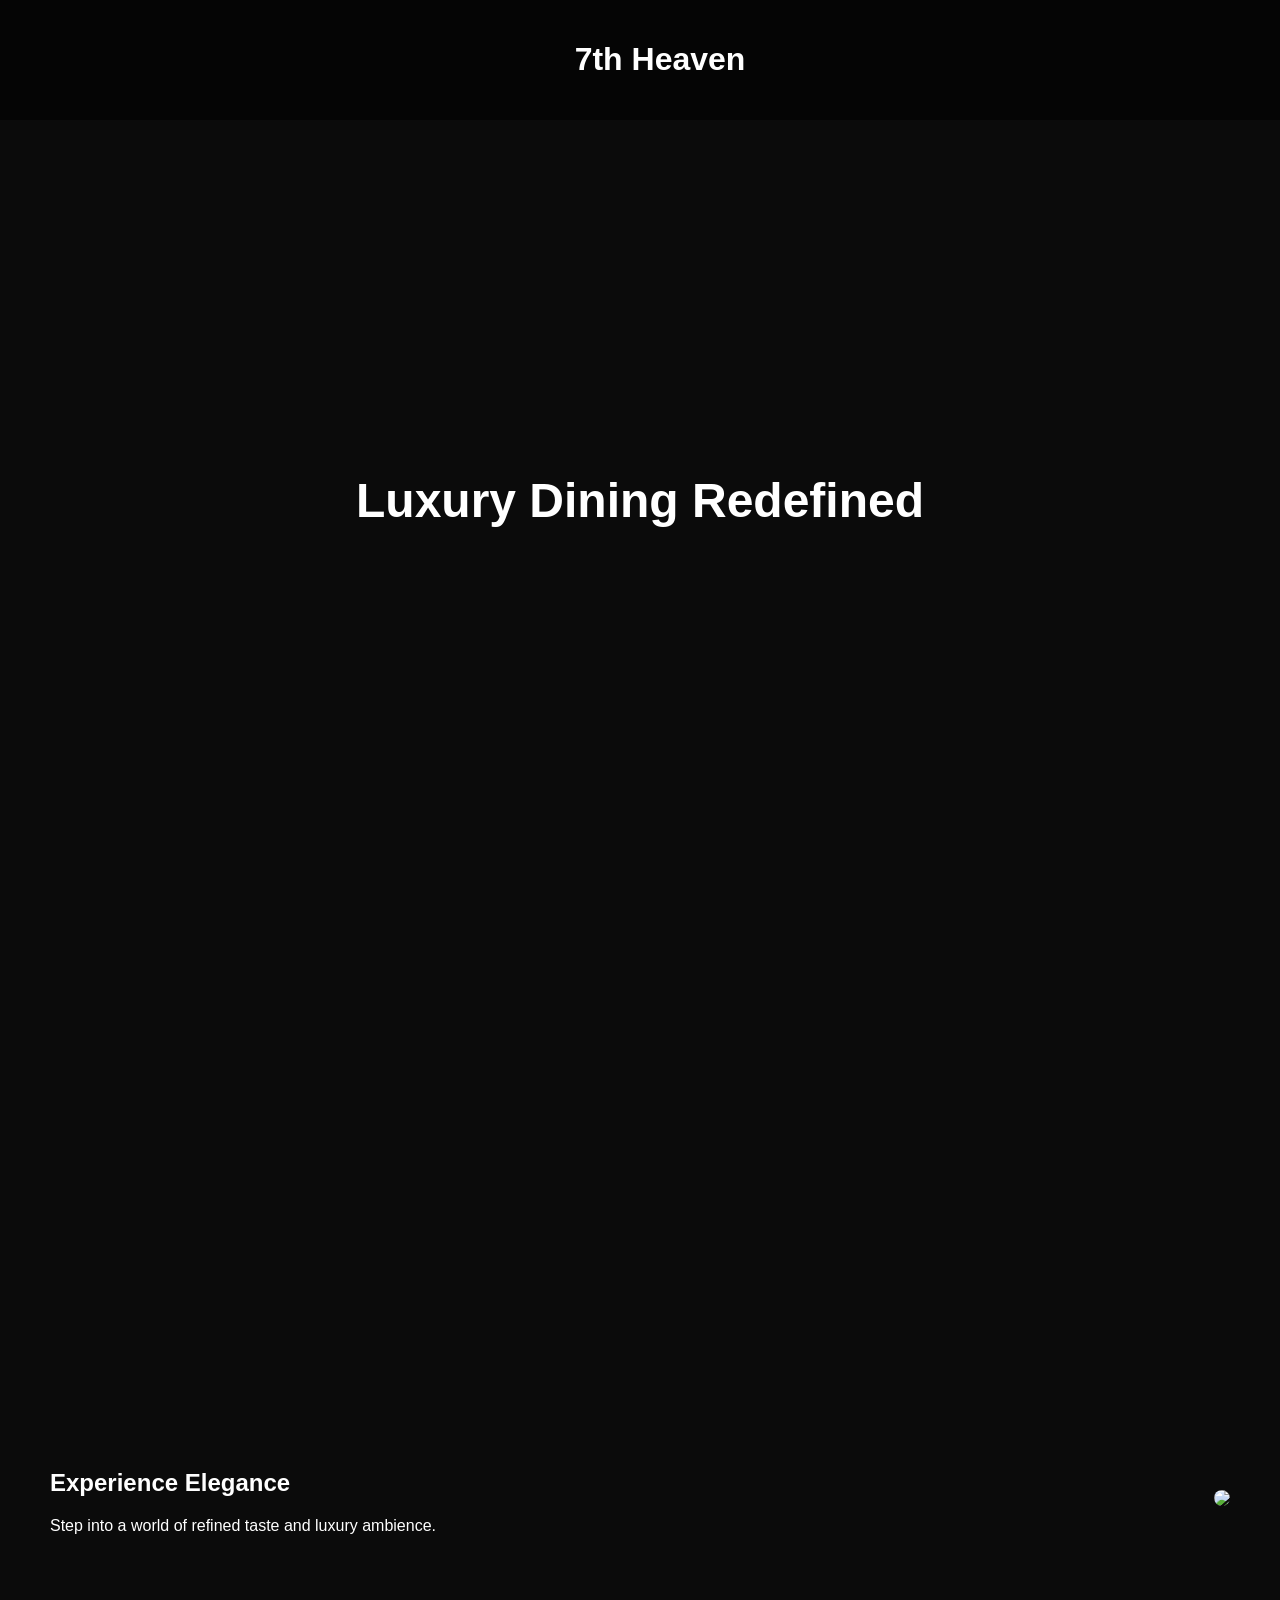
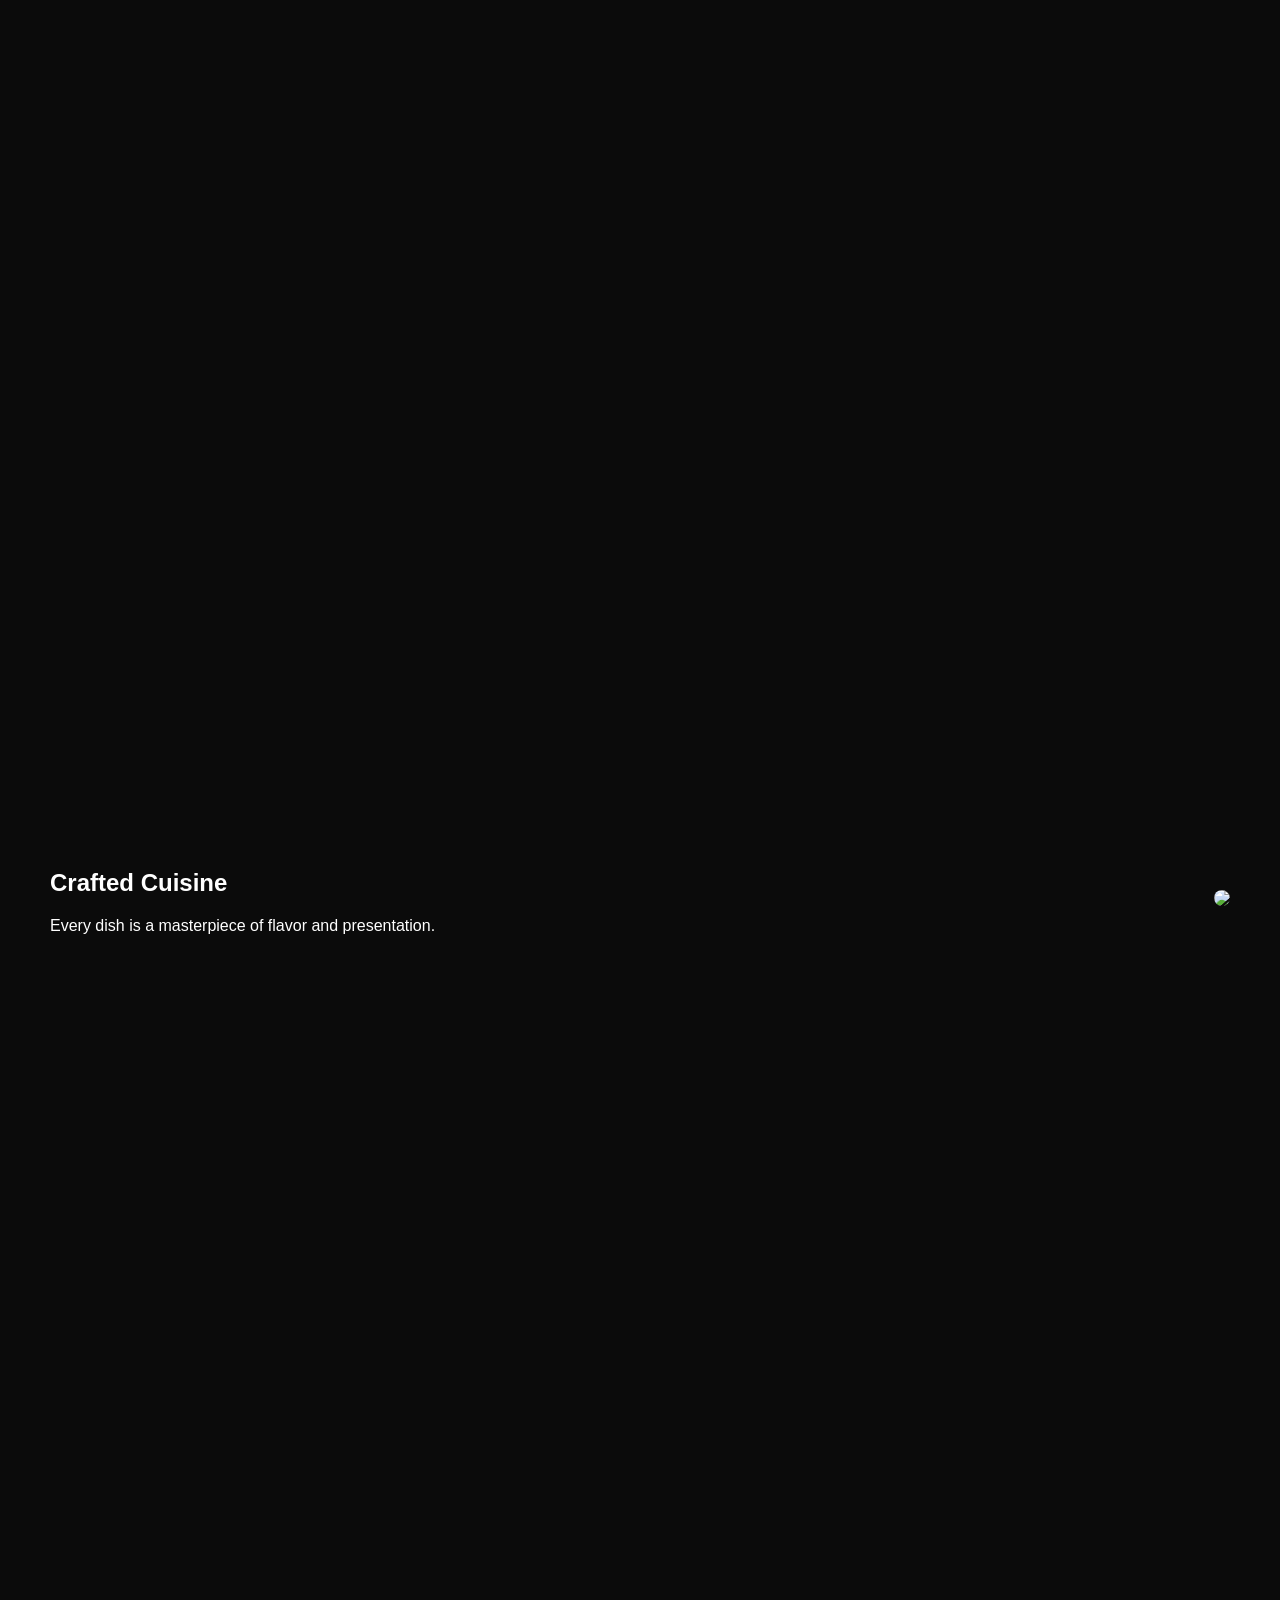
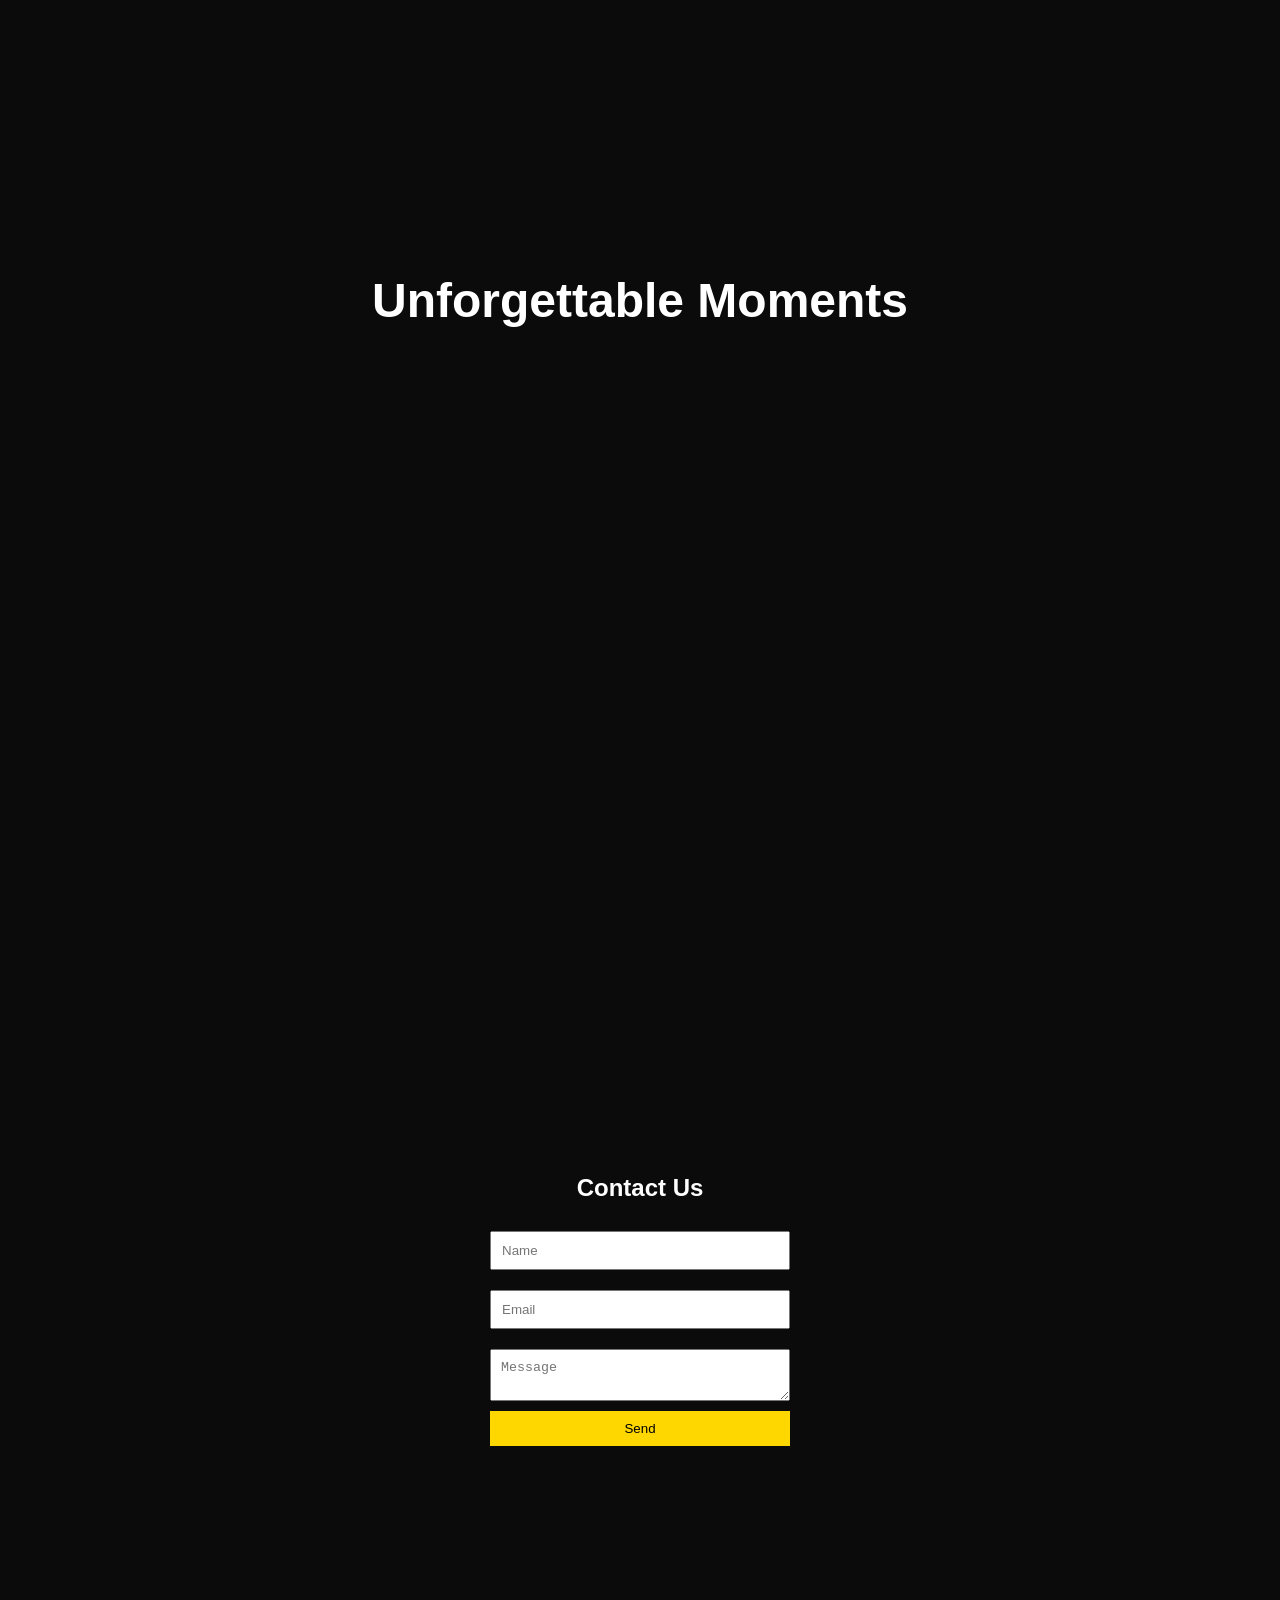
==== index.html @ 6e373a50 "Initial commit - Task 3 website" ====
<!DOCTYPE html>

<html lang="en">
<head>
  <meta charset="UTF-8">
  <meta name="viewport" content="width=device-width, initial-scale=1.0">
  <title>7th Heaven</title>
  <link rel="stylesheet" href="style.css">
</head>
<body>

<header>
  <h1>7th Heaven</h1>
</header>

<!-- HERO -->

<section class="panel hero">
  <h2>Luxury Dining Redefined</h2>
</section>

<!-- SECTION 1 -->

<section class="panel image-section">
  <div class="text">
    <h2>Experience Elegance</h2>
    <p>Step into a world of refined taste and luxury ambience.</p>
  </div>
  <div class="image">
    <img src="https://picsum.photos/id/1015/800/600">
  </div>
</section>

<!-- SECTION 2 -->

<section class="panel image-section reverse">
  <div class="image">
    <img src="https://picsum.photos/id/1035/800/600">
  </div>
  <div class="text">
    <h2>Crafted Cuisine</h2>
    <p>Every dish is a masterpiece of flavor and presentation.</p>
  </div>
</section>

<!-- SECTION 3 -->

<section class="panel full-image">
  <h2>Unforgettable Moments</h2>
</section>

<!-- CONTACT -->

<section class="panel contact">
  <h2>Contact Us</h2>
  <form id="contactForm">
    <input type="text" placeholder="Name" required>
    <input type="email" placeholder="Email" required>
    <textarea placeholder="Message"></textarea>
    <button type="submit">Send</button>
  </form>
</section>

<script src="script.js"></script>

</body>
</html>
---- style.css ----
body {
margin: 0;
font-family: 'Segoe UI', sans-serif;
background: #0b0b0b;
color: white;
}

/* HEADER */
header {
position: fixed;
width: 100%;
padding: 20px;
text-align: center;
background: rgba(0,0,0,0.5);
backdrop-filter: blur(10px);
}

/* PANELS (FULL SCREEN SECTIONS) */
.panel {
height: 100vh;
display: flex;
align-items: center;
justify-content: center;
padding: 50px;
}

/* HERO */
.hero {
background: url("https://picsum.photos/id/1018/1600/900") center/cover;
font-size: 2rem;
}

/* IMAGE SECTIONS */
.image-section {
display: flex;
justify-content: space-between;
}

.image-section .text {
width: 40%;
}

.image-section .image img {
width: 400px;
border-radius: 10px;
}

/* REVERSE */
.reverse {
flex-direction: row-reverse;
}

/* FULL IMAGE */
.full-image {
background: url("https://picsum.photos/id/1043/1600/900") center/cover;
font-size: 2rem;
}

/* CONTACT */
.contact {
flex-direction: column;
}

form {
display: flex;
flex-direction: column;
width: 300px;
}

input, textarea {
margin: 10px 0;
padding: 10px;
}

/* BUTTON */
button {
background: gold;
border: none;
padding: 10px;
cursor: pointer;
}
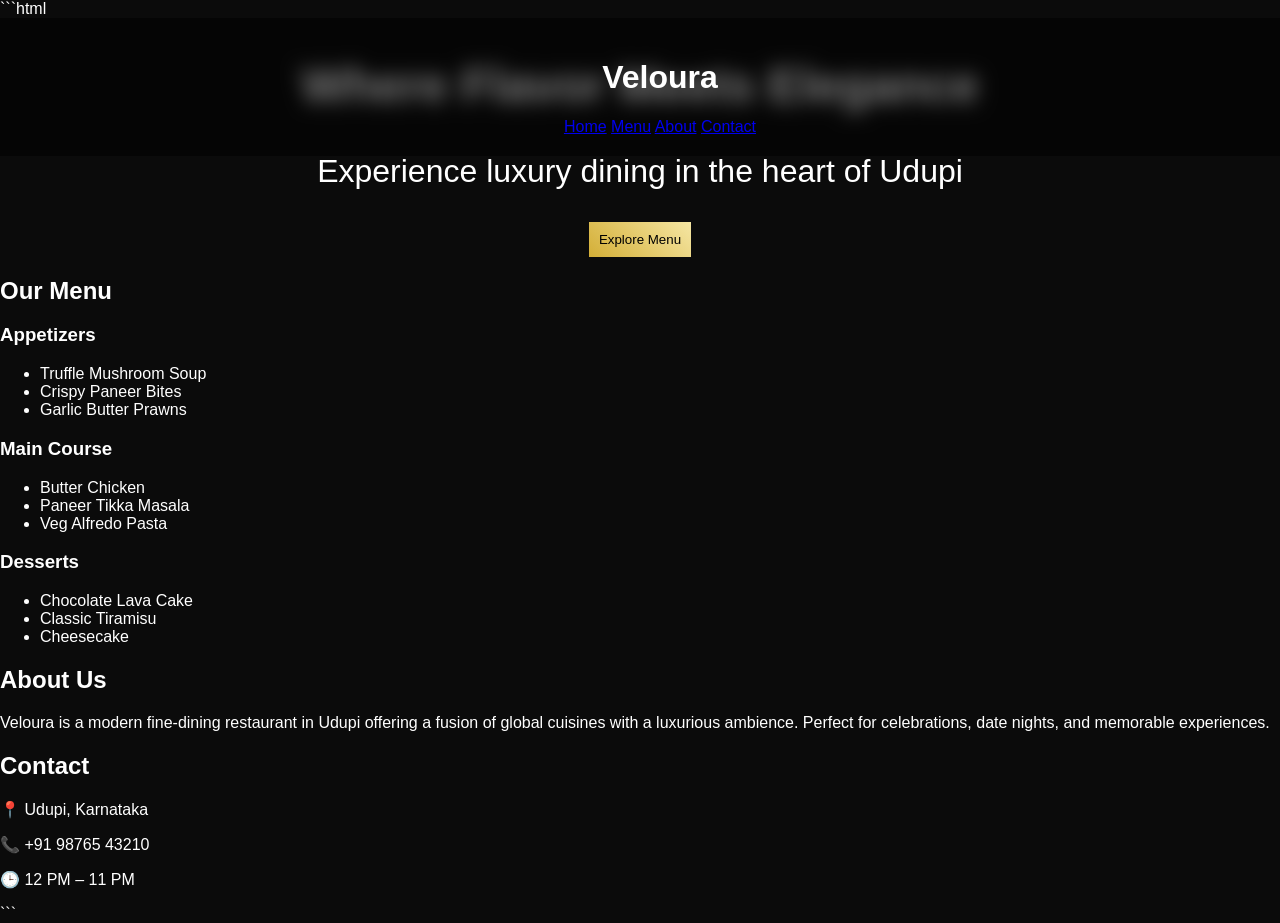
==== commit fae7aed0: "Update index.html" ====
--- a/index.html
+++ b/index.html
@@ -1,67 +1,83 @@
+```html
 <!DOCTYPE html>
-
 <html lang="en">
 <head>
-  <meta charset="UTF-8">
-  <meta name="viewport" content="width=device-width, initial-scale=1.0">
-  <title>7th Heaven</title>
-  <link rel="stylesheet" href="style.css">
+    <meta charset="UTF-8">
+    <meta name="viewport" content="width=device-width, initial-scale=1.0">
+    <title>Veloura | Fine Dining</title>
+    <link rel="stylesheet" href="style.css">
 </head>
 <body>
 
-<header>
-  <h1>7th Heaven</h1>
-</header>
+    <!-- Navbar -->
+    <header>
+        <h1>Veloura</h1>
+        <nav>
+            <a href="#">Home</a>
+            <a href="#menu">Menu</a>
+            <a href="#about">About</a>
+            <a href="#contact">Contact</a>
+        </nav>
+    </header>
 
-<!-- HERO -->
+    <!-- Hero Section -->
+    <section class="hero">
+        <h2>Where Flavor Meets Elegance</h2>
+        <p>Experience luxury dining in the heart of Udupi</p>
+        <button onclick="scrollToMenu()">Explore Menu</button>
+    </section>
 
-<section class="panel hero">
-  <h2>Luxury Dining Redefined</h2>
-</section>
+    <!-- Menu Section -->
+    <section id="menu" class="menu">
+        <h2>Our Menu</h2>
 
-<!-- SECTION 1 -->
+        <div class="menu-category">
+            <h3>Appetizers</h3>
+            <ul>
+                <li>Truffle Mushroom Soup</li>
+                <li>Crispy Paneer Bites</li>
+                <li>Garlic Butter Prawns</li>
+            </ul>
+        </div>
 
-<section class="panel image-section">
-  <div class="text">
-    <h2>Experience Elegance</h2>
-    <p>Step into a world of refined taste and luxury ambience.</p>
-  </div>
-  <div class="image">
-    <img src="https://picsum.photos/id/1015/800/600">
-  </div>
-</section>
+        <div class="menu-category">
+            <h3>Main Course</h3>
+            <ul>
+                <li>Butter Chicken</li>
+                <li>Paneer Tikka Masala</li>
+                <li>Veg Alfredo Pasta</li>
+            </ul>
+        </div>
 
-<!-- SECTION 2 -->
+        <div class="menu-category">
+            <h3>Desserts</h3>
+            <ul>
+                <li>Chocolate Lava Cake</li>
+                <li>Classic Tiramisu</li>
+                <li>Cheesecake</li>
+            </ul>
+        </div>
 
-<section class="panel image-section reverse">
-  <div class="image">
-    <img src="https://picsum.photos/id/1035/800/600">
-  </div>
-  <div class="text">
-    <h2>Crafted Cuisine</h2>
-    <p>Every dish is a masterpiece of flavor and presentation.</p>
-  </div>
-</section>
+    </section>
 
-<!-- SECTION 3 -->
+    <!-- About -->
+    <section id="about" class="about">
+        <h2>About Us</h2>
+        <p>
+            Veloura is a modern fine-dining restaurant in Udupi offering a fusion of global cuisines 
+            with a luxurious ambience. Perfect for celebrations, date nights, and memorable experiences.
+        </p>
+    </section>
 
-<section class="panel full-image">
-  <h2>Unforgettable Moments</h2>
-</section>
+    <!-- Contact -->
+    <section id="contact" class="contact">
+        <h2>Contact</h2>
+        <p>📍 Udupi, Karnataka</p>
+        <p>📞 +91 98765 43210</p>
+        <p>🕒 12 PM – 11 PM</p>
+    </section>
 
-<!-- CONTACT -->
-
-<section class="panel contact">
-  <h2>Contact Us</h2>
-  <form id="contactForm">
-    <input type="text" placeholder="Name" required>
-    <input type="email" placeholder="Email" required>
-    <textarea placeholder="Message"></textarea>
-    <button type="submit">Send</button>
-  </form>
-</section>
-
-<script src="script.js"></script>
-
+    <script src="script.js"></script>
 </body>
 </html>
+```
--- a/style.css
+++ b/style.css
@@ -13,9 +13,10 @@
 text-align: center;
 background: rgba(0,0,0,0.5);
 backdrop-filter: blur(10px);
+z-index: 1000;
 }
 
-/* PANELS (FULL SCREEN SECTIONS) */
+/* PANELS */
 .panel {
 height: 100vh;
 display: flex;
@@ -26,14 +27,16 @@
 
 /* HERO */
 .hero {
-background: url("https://picsum.photos/id/1018/1600/900") center/cover;
+background: url("https://picsum.photos/1600/900") center/cover;
 font-size: 2rem;
+text-align: center;
 }
 
 /* IMAGE SECTIONS */
 .image-section {
 display: flex;
 justify-content: space-between;
+align-items: center;
 }
 
 .image-section .text {
@@ -52,8 +55,9 @@
 
 /* FULL IMAGE */
 .full-image {
-background: url("https://picsum.photos/id/1043/1600/900") center/cover;
+background: url("https://picsum.photos/1600/901") center/cover;
 font-size: 2rem;
+text-align: center;
 }
 
 /* CONTACT */
@@ -70,11 +74,13 @@
 input, textarea {
 margin: 10px 0;
 padding: 10px;
+border-radius: 5px;
+border: none;
 }
 
 /* BUTTON */
 button {
-background: gold;
+background: linear-gradient(45deg, #d4af37, #f5e6a3);
 border: none;
 padding: 10px;
 cursor: pointer;
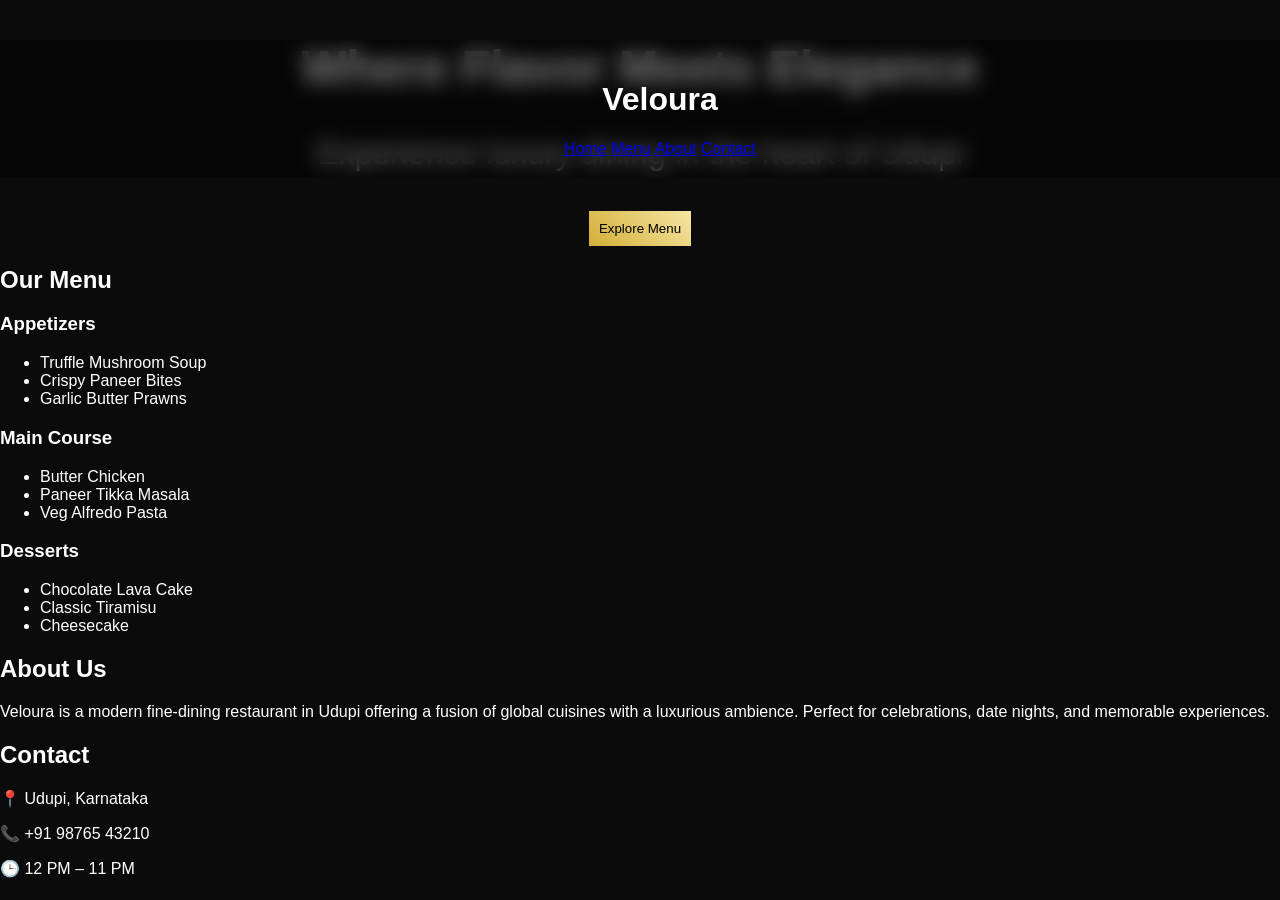
==== commit 4b3599b6: "Update index.html" ====
--- a/index.html
+++ b/index.html
@@ -1,4 +1,3 @@
-```html
 <!DOCTYPE html>
 <html lang="en">
 <head>
@@ -80,4 +79,3 @@
     <script src="script.js"></script>
 </body>
 </html>
-```
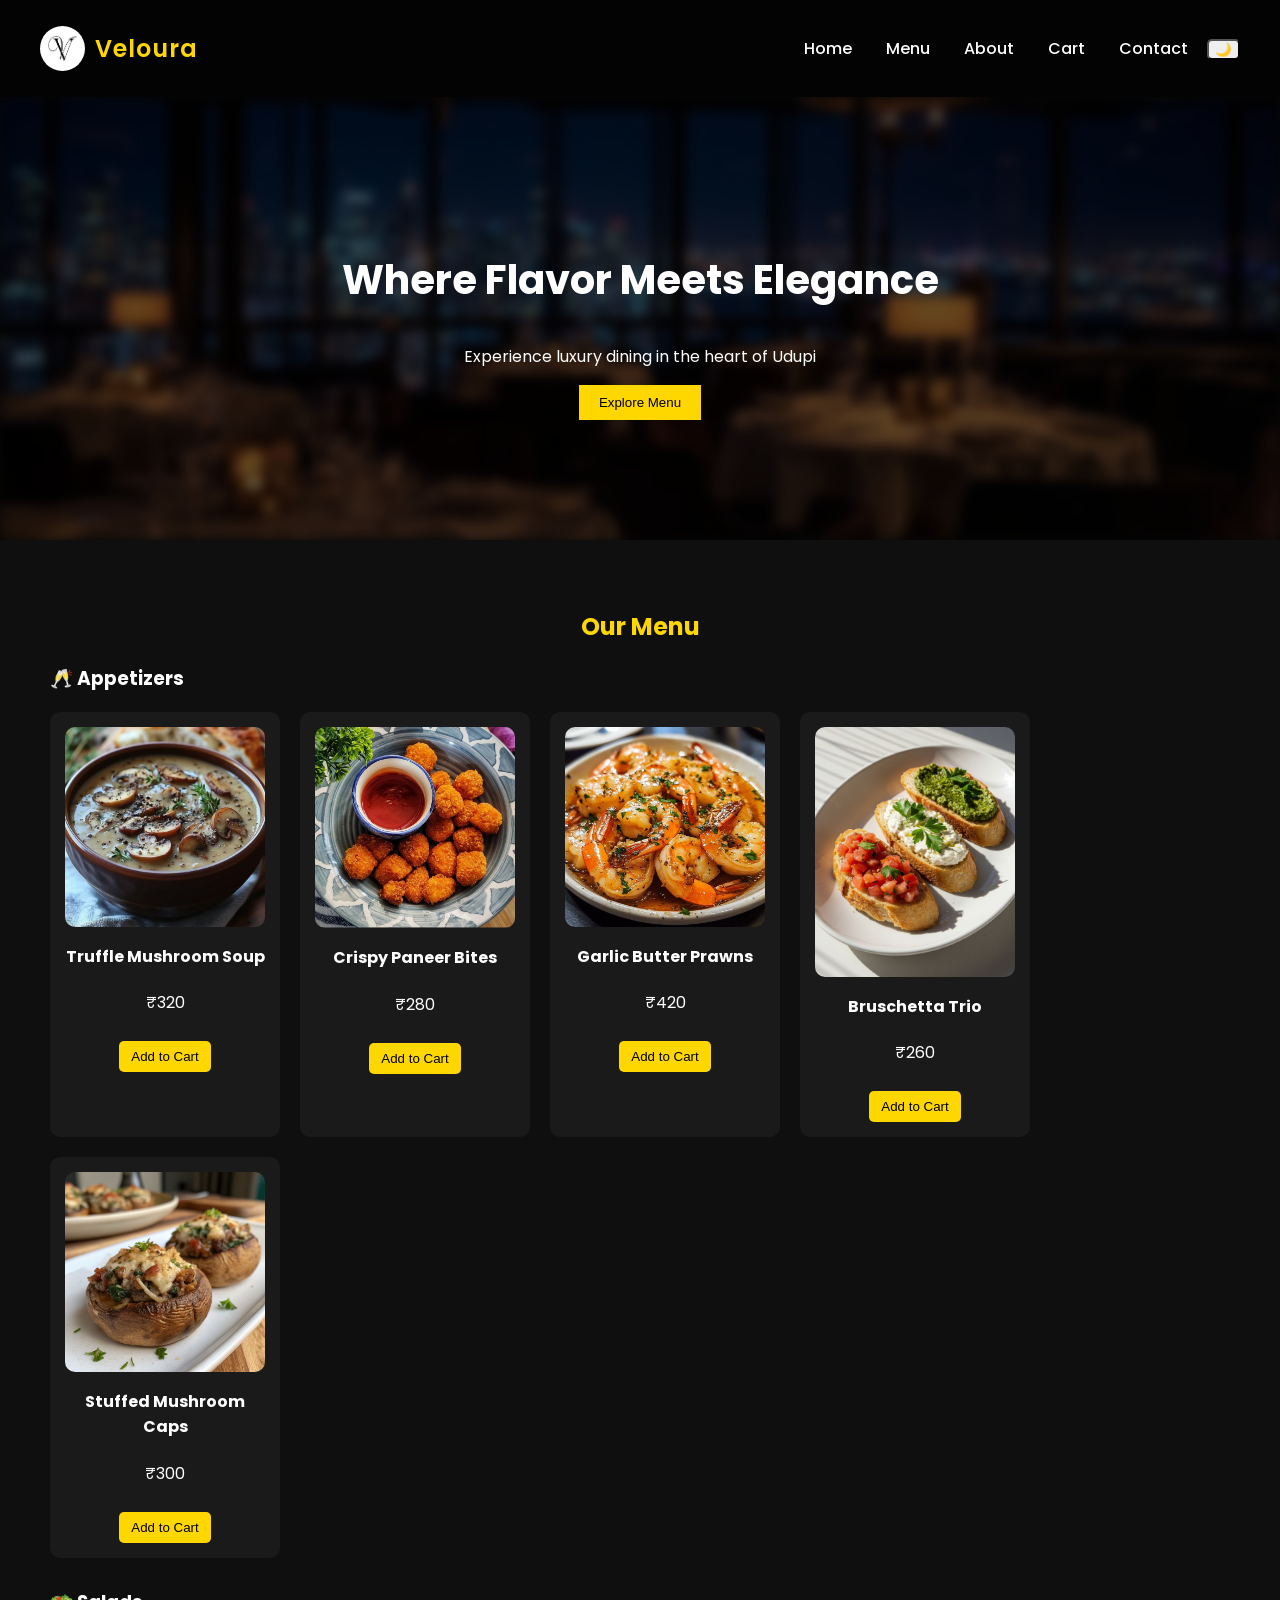
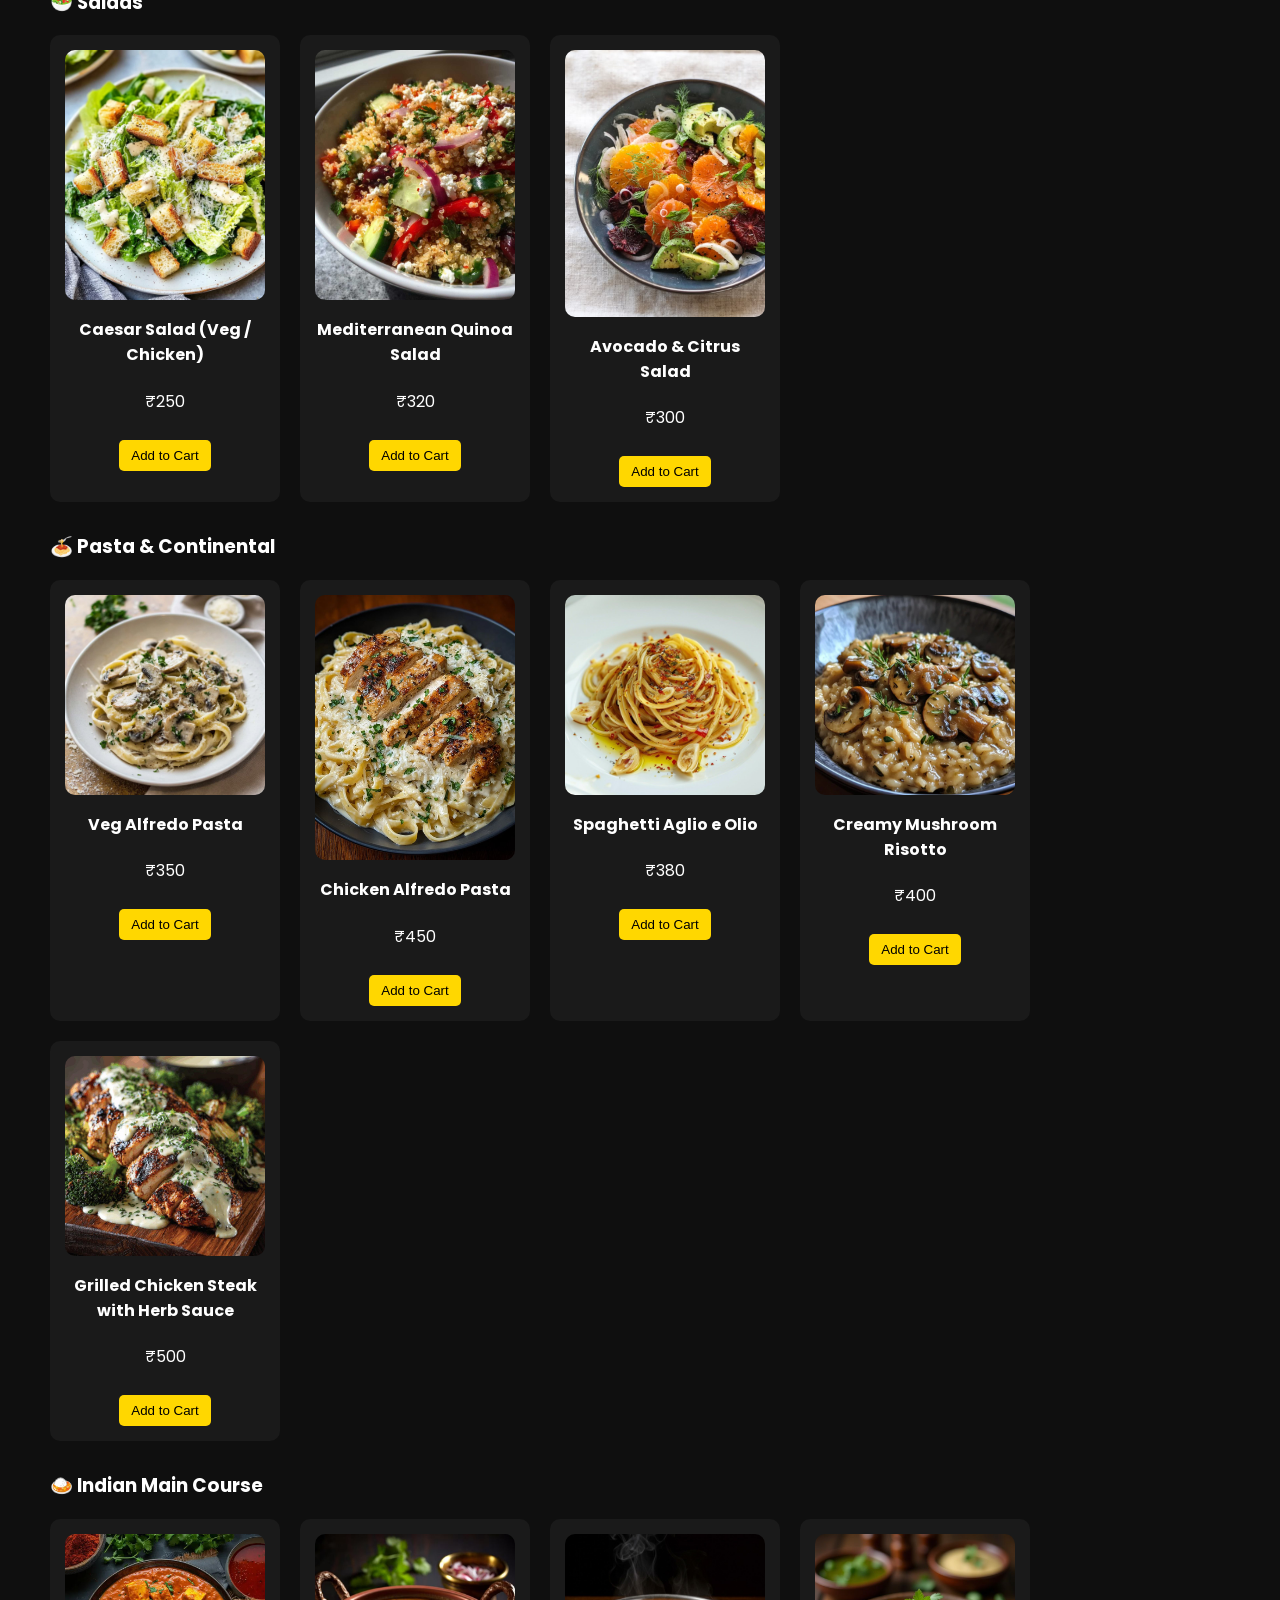
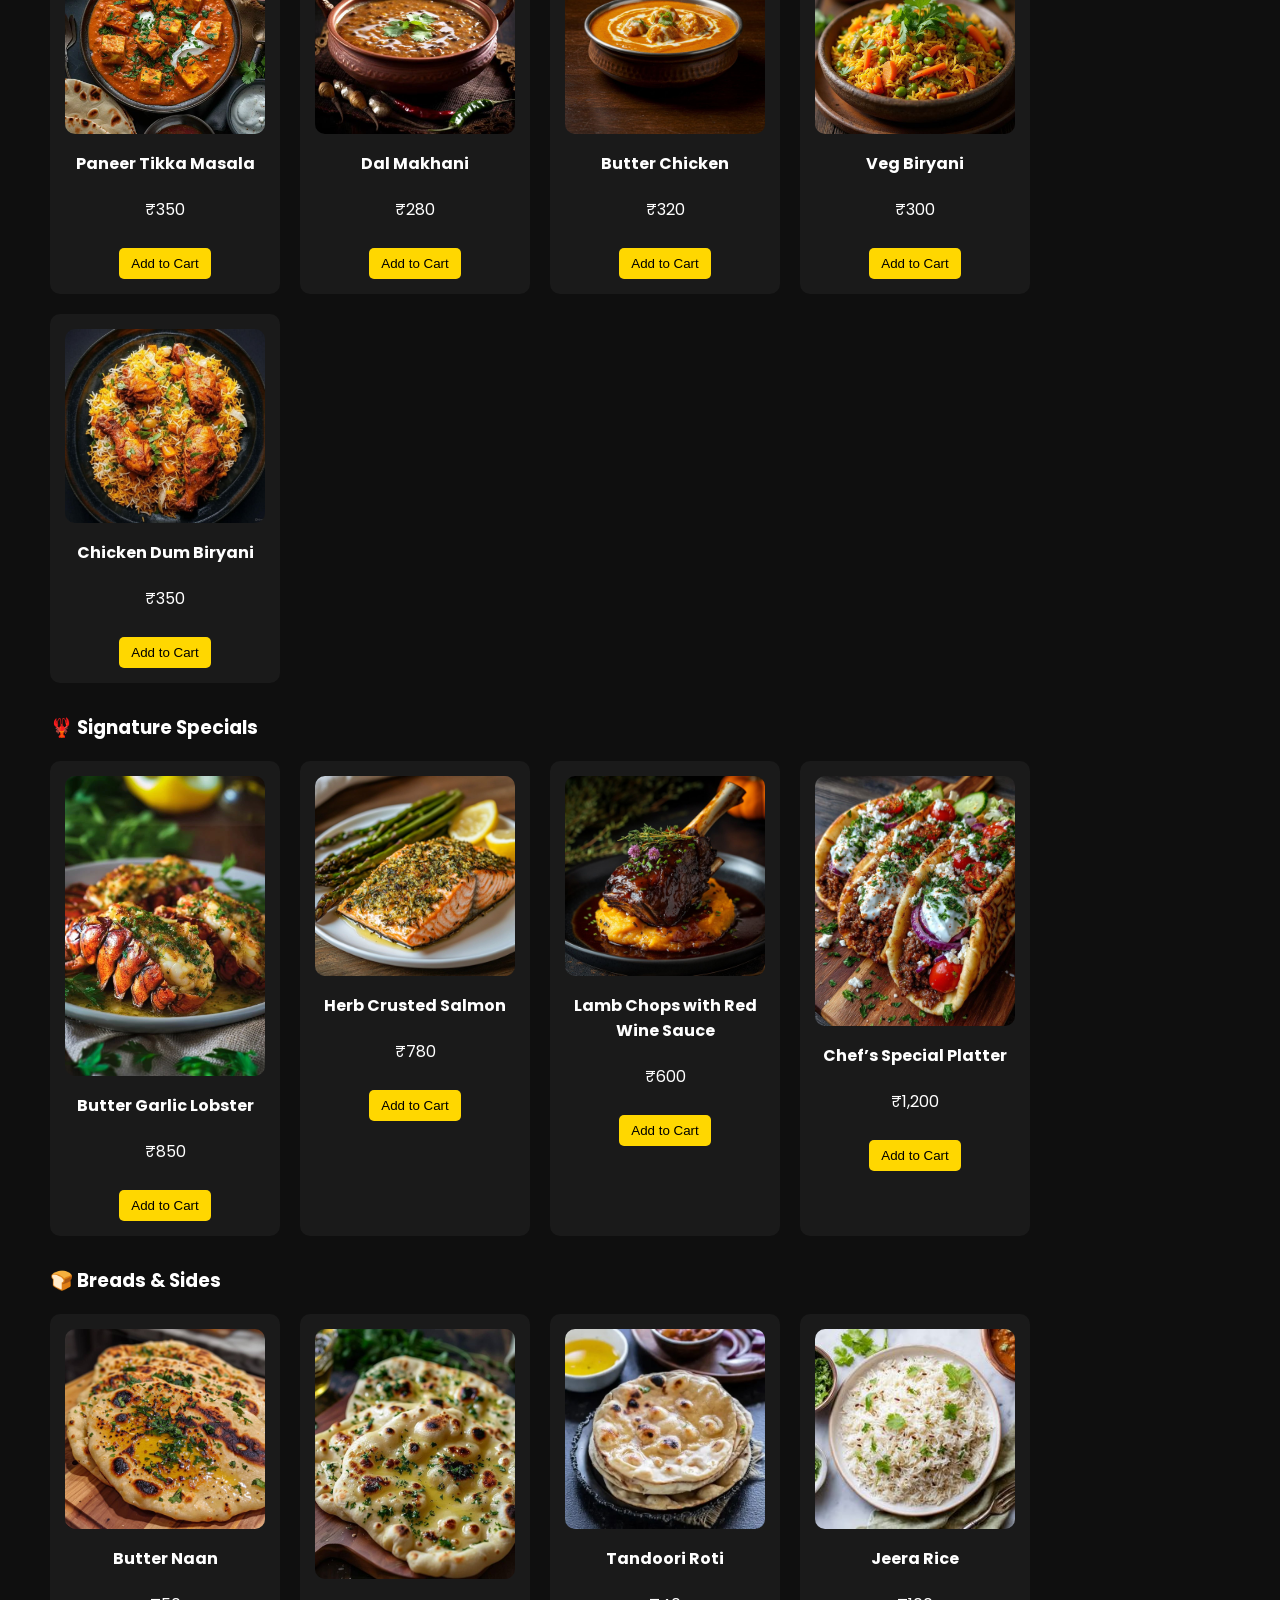
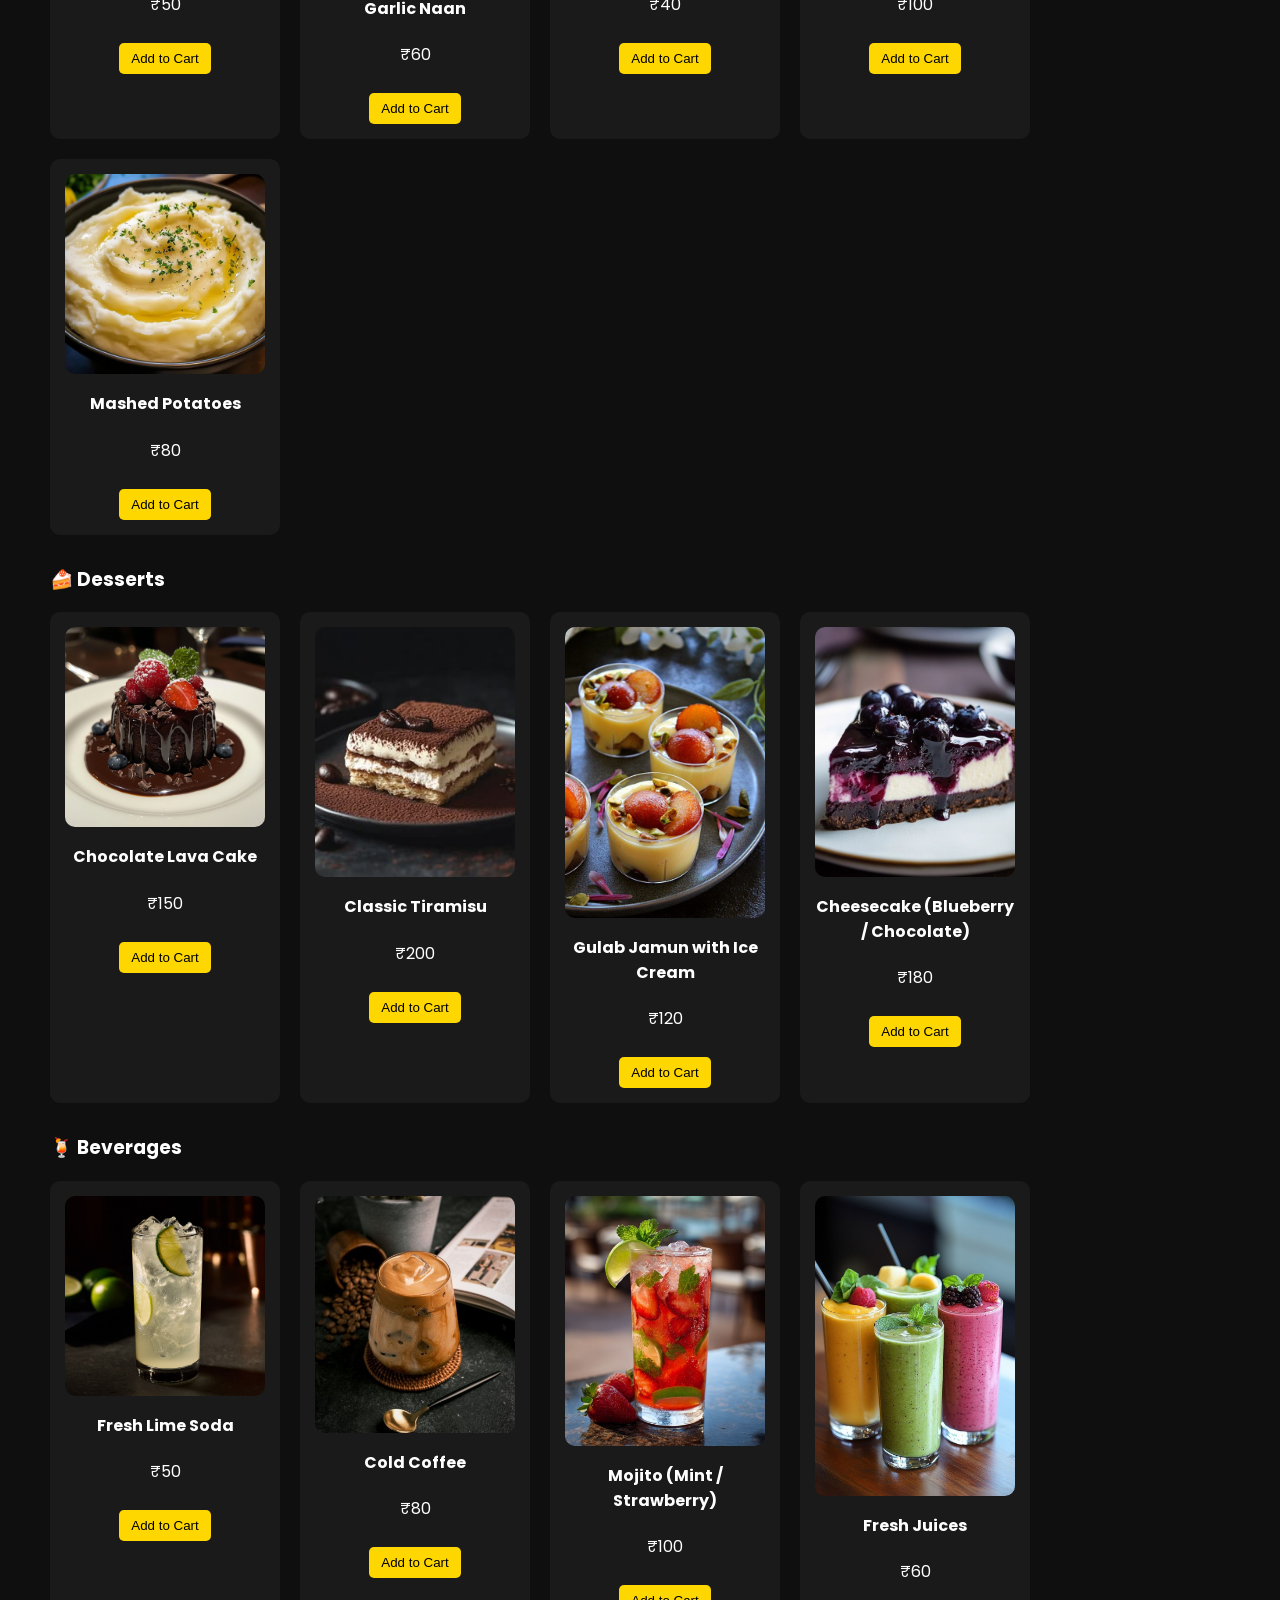
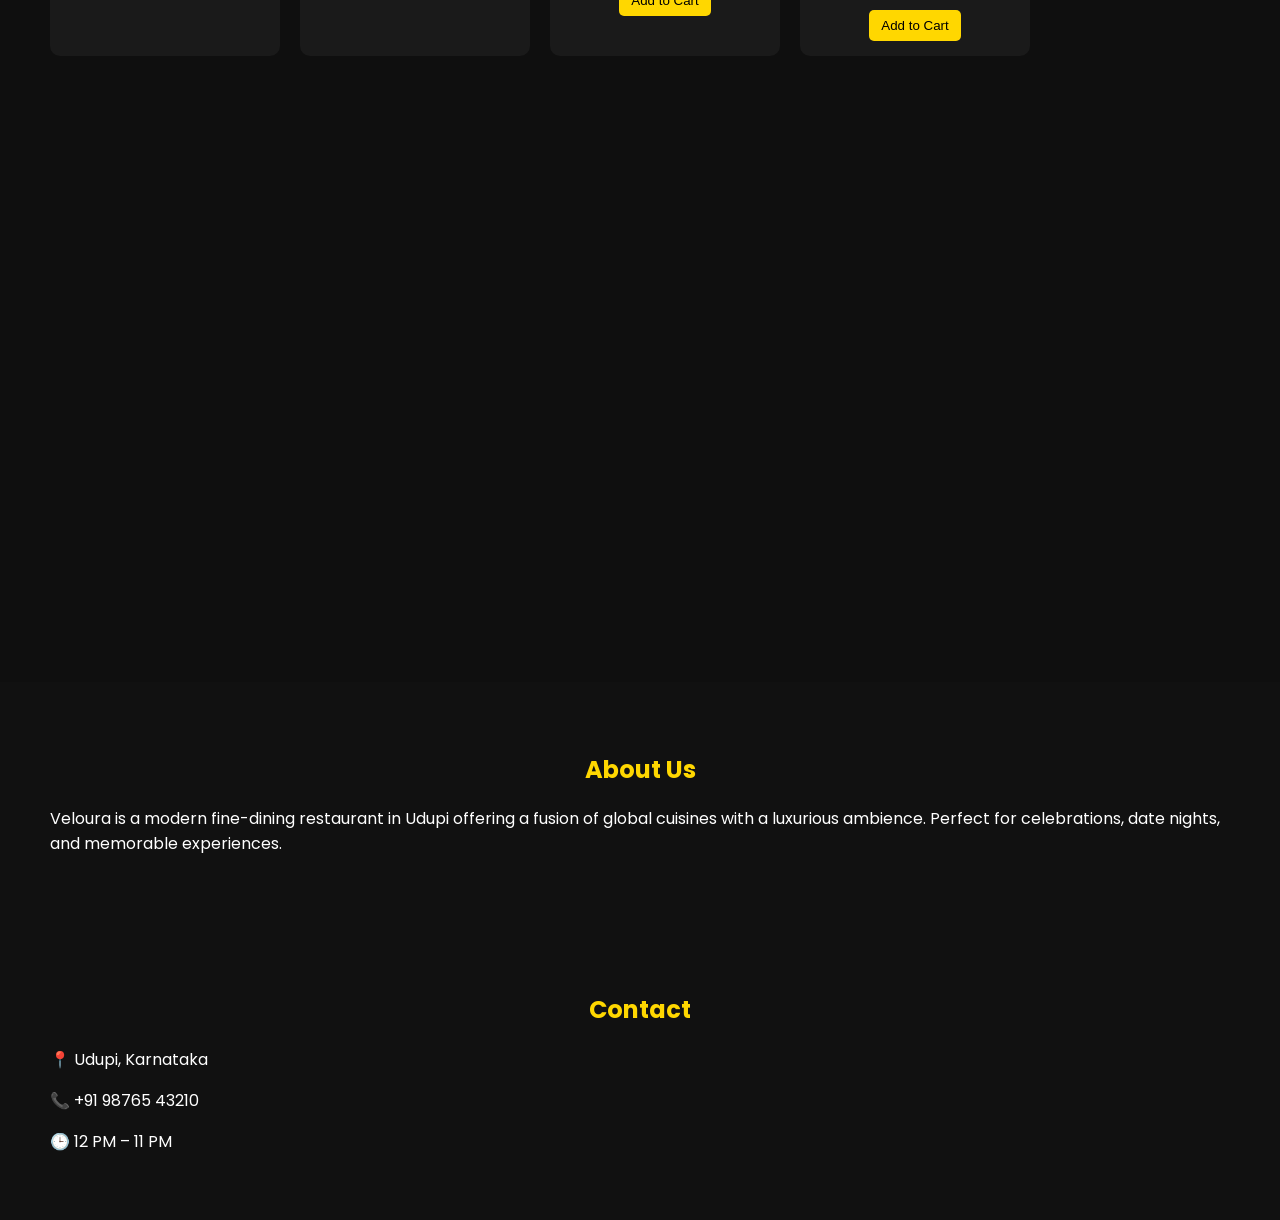
==== commit 79b5e664: "Add files via upload" ====
--- a/index.html
+++ b/index.html
@@ -1,81 +1,384 @@
-<!DOCTYPE html>
-<html lang="en">
-<head>
-    <meta charset="UTF-8">
-    <meta name="viewport" content="width=device-width, initial-scale=1.0">
-    <title>Veloura | Fine Dining</title>
-    <link rel="stylesheet" href="style.css">
-</head>
-<body>
-
-    <!-- Navbar -->
-    <header>
-        <h1>Veloura</h1>
-        <nav>
-            <a href="#">Home</a>
-            <a href="#menu">Menu</a>
-            <a href="#about">About</a>
-            <a href="#contact">Contact</a>
-        </nav>
-    </header>
-
-    <!-- Hero Section -->
-    <section class="hero">
-        <h2>Where Flavor Meets Elegance</h2>
-        <p>Experience luxury dining in the heart of Udupi</p>
-        <button onclick="scrollToMenu()">Explore Menu</button>
-    </section>
-
-    <!-- Menu Section -->
-    <section id="menu" class="menu">
-        <h2>Our Menu</h2>
-
-        <div class="menu-category">
-            <h3>Appetizers</h3>
-            <ul>
-                <li>Truffle Mushroom Soup</li>
-                <li>Crispy Paneer Bites</li>
-                <li>Garlic Butter Prawns</li>
-            </ul>
-        </div>
-
-        <div class="menu-category">
-            <h3>Main Course</h3>
-            <ul>
-                <li>Butter Chicken</li>
-                <li>Paneer Tikka Masala</li>
-                <li>Veg Alfredo Pasta</li>
-            </ul>
-        </div>
-
-        <div class="menu-category">
-            <h3>Desserts</h3>
-            <ul>
-                <li>Chocolate Lava Cake</li>
-                <li>Classic Tiramisu</li>
-                <li>Cheesecake</li>
-            </ul>
-        </div>
-
-    </section>
-
-    <!-- About -->
-    <section id="about" class="about">
-        <h2>About Us</h2>
-        <p>
-            Veloura is a modern fine-dining restaurant in Udupi offering a fusion of global cuisines 
-            with a luxurious ambience. Perfect for celebrations, date nights, and memorable experiences.
-        </p>
-    </section>
-
-    <!-- Contact -->
-    <section id="contact" class="contact">
-        <h2>Contact</h2>
-        <p>📍 Udupi, Karnataka</p>
-        <p>📞 +91 98765 43210</p>
-        <p>🕒 12 PM – 11 PM</p>
-    </section>
-
-    <script src="script.js"></script>
-</body>
-</html>
+<!DOCTYPE html>
+<html lang="en">
+<head>
+    <meta charset="UTF-8">
+    <meta name="viewport" content="width=device-width, initial-scale=1.0">
+    <title>Veloura | Fine Dining</title>
+    <link href="https://fonts.googleapis.com/css2?family=Poppins:wght@300;500;700&display=swap" rel="stylesheet">
+    <link rel="stylesheet" href="style.css">
+</head>
+<body>
+
+    <!-- Navbar -->
+    <header>
+        <div class="logo-container">
+            <img src="images/Logo.jpg" alt="Veloura Logo" class="logo">
+            <h1>Veloura</h1>
+        </div>
+        <nav>
+            <a href="#">Home</a>
+            <a href="#menu">Menu</a>
+            <a href="#about">About</a>
+            <a href="cart.html">Cart</a>
+            <a href="#contact">Contact</a>
+            <button onclick="toggleDarkMode()">🌙</button>
+        </nav>
+    </header>
+
+    <!-- Hero Section -->
+    <section class="hero">
+        <h2>Where Flavor Meets Elegance</h2>
+        <p>Experience luxury dining in the heart of Udupi</p>
+        <button onclick="scrollToMenu()">Explore Menu</button>
+    </section>
+
+    <!-- Menu Section -->
+<section id="menu" class="menu">
+    <h2>Our Menu</h2>
+
+    <!-- Appetizers -->
+<div class="menu-category">
+    <h3>🥂 Appetizers</h3>
+
+    <div class="menu-grid">
+
+        <div class="card">
+            <img src="images/TruffleMushroomSoup.jpg" alt="Truffle Mushroom Soup">
+            <h4>Truffle Mushroom Soup</h4>
+            <p>₹320</p> 
+            <button onclick="addToCart('Truffle Mushroom Soup', 320)">Add to Cart</button>
+        </div>
+
+        <div class="card">
+            <img src="images/CrispyPannerBites.jpg" alt="Crispy Paneer Bites">
+            <h4>Crispy Paneer Bites</h4>
+            <p>₹280</p>
+            <button onclick="addToCart('Crispy Paneer Bites', 280)">Add to Cart</button>
+        </div>
+
+        <div class="card">
+            <img src="images/GarlicButterShrimp.jpg" alt="Garlic Butter Prawns">
+            <h4>Garlic Butter Prawns</h4>
+            <p>₹420</p>
+            <button onclick="addToCart('Garlic Butter Prawns', 420)">Add to Cart</button>
+        </div>
+
+        <div class="card">
+            <img src="images/BruschettaTrio.jpg" alt="Bruschetta Trio">
+            <h4>Bruschetta Trio</h4>
+            <p>₹260</p>
+            <button onclick="addToCart('Bruschetta Trio', 260)">Add to Cart</button>
+        </div>
+
+        <div class="card">
+            <img src="images/StuffedMushroomCaps.jpg" alt="Stuffed Mushroom Caps">
+            <h4>Stuffed Mushroom Caps</h4>
+            <p>₹300</p>
+            <button onclick="addToCart('Stuffed Mushroom Caps', 300)">Add to Cart</button>
+        </div>
+
+      </div>
+</div>
+
+    <!-- Salads -->
+<div class="menu-category">
+    <h3>🥗 Salads</h3>
+
+    <div class="menu-grid">
+
+        <div class="card">
+            <img src="images/CeasarSalad.jpg" alt="Caesar Salad">
+            <h4>Caesar Salad (Veg / Chicken)</h4>
+            <p>₹250</p>
+            <button onclick="addToCart('Caesar Salad', 250)">Add to Cart</button>
+        </div>
+
+        <div class="card">
+            <img src="images/QuinoaSalad.jpg" alt="Quinoa Salad">
+            <h4>Mediterranean Quinoa Salad</h4>
+            <p>₹320</p>
+            <button onclick="addToCart('Mediterranean Quinoa Salad', 320)">Add to Cart</button>
+        </div>
+
+        <div class="card">
+            <img src="images/AvocadoCitrusSalad.jpg" alt="Avocado Salad">
+            <h4>Avocado & Citrus Salad</h4>
+            <p>₹300</p>
+            <button onclick="addToCart('Avocado & Citrus Salad', 300)">Add to Cart</button>
+        </div>
+
+    </div>
+</div>
+
+    <!-- Pasta & Continental -->
+<div class="menu-category">
+    <h3>🍝 Pasta & Continental</h3>
+
+    <div class="menu-grid">
+
+        <div class="card">
+            <img src="images/vegAlfredoPasta.jpg" alt="Veg Alfredo Pasta">
+            <h4>Veg Alfredo Pasta</h4>
+            <p>₹350</p>
+            <button onclick="addToCart('Veg Alfredo Pasta', 350)">Add to Cart</button>
+        </div>
+
+        <div class="card">
+            <img src="images/ChickenAlfredoPasta.jpg" alt="Chicken Alfredo Pasta">
+            <h4>Chicken Alfredo Pasta</h4>
+            <p>₹450</p>
+            <button onclick="addToCart('Chicken Alfredo Pasta', 450)">Add to Cart</button>
+        </div>
+
+        <div class="card">
+            <img src="images/SpaghettiAglioEOlio.jpg" alt="Aglio e Olio">
+            <h4>Spaghetti Aglio e Olio</h4>
+            <p>₹380</p>
+            <button onclick="addToCart('Spaghetti Aglio e Olio', 380)">Add to Cart</button>
+        </div>
+
+        <div class="card">
+            <img src="images/CreamyMushroomRisotto.jpg" alt="Mushroom Risotto">
+            <h4>Creamy Mushroom Risotto</h4>
+            <p>₹400</p>
+            <button onclick="addToCart('Creamy Mushroom Risotto', 400)">Add to Cart</button>
+        </div>
+
+        <div class="card">
+            <img src="images/GrilledChickenSteakHerbSauce.jpg" alt="Grilled Chicken Steak">
+            <h4>Grilled Chicken Steak with Herb Sauce</h4>
+            <p>₹500</p>
+            <button onclick="addToCart('Grilled Chicken Steak with Herb Sauce', 500)">Add to Cart</button>
+        </div>
+
+    </div>
+</div>
+
+    <!-- Indian Main Course -->
+<div class="menu-category">
+    <h3>🍛 Indian Main Course</h3>
+
+    <div class="menu-grid">
+
+        <div class="card">
+            <img src="images/PaneerTikkaMasala.jpg" alt="Paneer Tikka Masala">
+            <h4>Paneer Tikka Masala</h4>
+            <p>₹350</p>
+            <button onclick="addToCart('Paneer Tikka Masala', 350)">Add to Cart</button>
+        </div>
+
+        <div class="card">
+            <img src="images/DalMakhani.jpg" alt="Dal Makhani">
+            <h4>Dal Makhani</h4>
+            <p>₹280</p>
+            <button onclick="addToCart('Dal Makhani', 280)">Add to Cart</button>
+        </div>
+
+        <div class="card">
+            <img src="images/ButterChicken.jpg" alt="Butter Chicken">
+            <h4>Butter Chicken</h4>
+            <p>₹320</p>
+            <button onclick="addToCart('Butter Chicken', 320)">Add to Cart</button>
+        </div>
+
+        <div class="card">
+            <img src="images/VegBiryani.jpg" alt="Veg Biryani">
+            <h4>Veg Biryani</h4>
+            <p>₹300</p>
+            <button onclick="addToCart('Veg Biryani', 300)">Add to Cart</button>
+        </div>
+
+        <div class="card">
+            <img src="images/ChickenDumBiryani.jpg" alt="Chicken Dum Biryani">
+            <h4>Chicken Dum Biryani</h4>
+            <p>₹350</p>
+            <button onclick="addToCart('Chicken Dum Biryani', 350)">Add to Cart</button>
+        </div>
+
+    </div>
+</div>
+
+    <!-- Signature Specials -->
+<div class="menu-category">
+    <h3>🦞 Signature Specials</h3>
+
+    <div class="menu-grid">
+
+        <div class="card">
+            <img src="images/ButterGarlicLobster.jpg" alt="Butter Garlic Lobster">
+            <h4>Butter Garlic Lobster</h4>
+            <p>₹850</p>
+            <button onclick="addToCart('Butter Garlic Lobster', 850)">Add to Cart</button>
+        </div>
+
+        <div class="card">
+            <img src="images/HerbCrustedSalmon.jpg" alt="Herb Crusted Salmon">
+            <h4>Herb Crusted Salmon</h4>
+            <p>₹780</p>
+            <button onclick="addToCart('Herb Crusted Salmon', 780)">Add to Cart</button>
+        </div>
+
+        <div class="card">
+            <img src="images/LambChops.jpg" alt="Lamb Chops">
+            <h4>Lamb Chops with Red Wine Sauce</h4>
+            <p>₹600</p>
+            <button onclick="addToCart('Lamb Chops with Red Wine Sauce', 600)">Add to Cart</button>
+        </div>
+
+        <div class="card">
+            <img src="images/ChefsSpecialPlatter.jpg" alt="Chef Special Platter">
+            <h4>Chef’s Special Platter</h4>
+            <p>₹1,200</p>
+            <button onclick="addToCart('Chef’s Special Platter', 1200)">Add to Cart</button>
+        </div>
+
+    </div>
+</div>     
+
+    <!-- Breads & Sides -->
+<div class="menu-category">
+    <h3>🍞 Breads & Sides</h3>
+
+    <div class="menu-grid">
+
+        <div class="card">
+            <img src="images/ButterNaan.jpg" alt="Butter Naan">
+            <h4>Butter Naan</h4>
+            <p>₹50</p>
+            <button onclick="addToCart('Butter Naan', 50)">Add to Cart</button>
+        </div>
+
+        <div class="card">
+            <img src="images/GarlicNaan.jpg" alt="Garlic Naan">
+            <h4>Garlic Naan</h4>
+            <p>₹60</p>
+            <button onclick="addToCart('Garlic Naan', 60)">Add to Cart</button>
+        </div>
+
+        <div class="card">
+            <img src="images/TandooriRoti.jpg" alt="Tandoori Roti">
+            <h4>Tandoori Roti</h4>
+            <p>₹40</p>
+            <button onclick="addToCart('Tandoori Roti', 40)">Add to Cart</button>
+        </div>
+
+        <div class="card">
+            <img src="images/JeeraRice.jpg" alt="Jeera Rice">
+            <h4>Jeera Rice</h4>
+            <p>₹100</p>
+            <button onclick="addToCart('Jeera Rice', 100)">Add to Cart</button>
+        </div>
+
+        <div class="card">
+            <img src="images/MashedPotato.jpg" alt="Mashed Potatoes">
+            <h4>Mashed Potatoes</h4>
+            <p>₹80</p>
+            <button onclick="addToCart('Mashed Potatoes', 80)">Add to Cart</button>
+        </div>
+
+    </div>
+</div>
+
+    <!-- Desserts -->
+<div class="menu-category">
+    <h3>🍰 Desserts</h3>
+
+    <div class="menu-grid">
+
+        <div class="card">
+            <img src="images/ChocolateLavaCake.jpg" alt="Chocolate Lava Cake">
+            <h4>Chocolate Lava Cake</h4>
+            <p>₹150</p>
+            <button onclick="addToCart('Chocolate Lava Cake', 150)">Add to Cart</button>
+        </div>
+
+        <div class="card">
+            <img src="images/ClassicTiramisu.jpg" alt="Tiramisu">
+            <h4>Classic Tiramisu</h4>
+            <p>₹200</p>
+            <button onclick="addToCart('Classic Tiramisu', 200)">Add to Cart</button>
+        </div>
+
+        <div class="card">
+            <img src="images/GulabJamun.jpg" alt="Gulab Jamun">
+            <h4>Gulab Jamun with Ice Cream</h4>
+            <p>₹120</p>
+            <button onclick="addToCart('Gulab Jamun with Ice Cream', 120)">Add to Cart</button>
+        </div>
+
+        <div class="card">
+            <img src="images/Cheesecake.jpg" alt="Cheesecake">
+            <h4>Cheesecake (Blueberry / Chocolate)</h4>
+            <p>₹180</p>
+            <button onclick="addToCart('Cheesecake (Blueberry / Chocolate)', 180)">Add to Cart</button>
+        </div>
+
+    </div>
+</div>
+
+    <!-- Beverages -->
+<div class="menu-category">
+    <h3>🍹 Beverages</h3>
+
+    <div class="menu-grid">
+
+        <div class="card">
+            <img src="images/LimeSoda.jpg" alt="Lime Soda">
+            <h4>Fresh Lime Soda</h4>
+            <p>₹50</p>
+            <button onclick="addToCart('Fresh Lime Soda', 50)">Add to Cart</button>
+        </div>
+
+        <div class="card">
+            <img src="images/ColdCoffee.jpg" alt="Cold Coffee">
+            <h4>Cold Coffee</h4>
+            <p>₹80</p>
+            <button onclick="addToCart('Cold Coffee', 80)">Add to Cart</button>
+        </div>
+
+        <div class="card">
+            <img src="images/Mojito.jpg" alt="Mojito">
+            <h4>Mojito (Mint / Strawberry)</h4>
+            <p>₹100</p>
+            <button onclick="addToCart('Mojito (Mint / Strawberry)', 100)">Add to Cart</button>
+        </div>
+
+        <div class="card">
+            <img src="images/FreshJuices.jpg" alt="Fresh Juice">
+            <h4>Fresh Juices</h4>
+            <p>₹60</p>
+            <button onclick="addToCart('Fresh Juices', 60)">Add to Cart</button>
+        </div>
+
+        <div class="card">
+            <img src="images/MocktailSpecials.jpg" alt="Mocktail">
+            <h4>Mocktail Specials</h4>
+            <p>₹120</p>
+            <button onclick="addToCart('Mocktail Specials', 120)">Add to Cart</button>
+        </div>
+
+    </div>
+</div>
+
+</section>
+
+    <!-- About -->
+    <section id="about" class="about">
+        <h2>About Us</h2>
+        <p>
+            Veloura is a modern fine-dining restaurant in Udupi offering a fusion of global cuisines 
+            with a luxurious ambience. Perfect for celebrations, date nights, and memorable experiences.
+        </p>
+    </section>
+
+    <!-- Contact -->
+    <section id="contact" class="contact">
+        <h2>Contact</h2>
+        <p>📍 Udupi, Karnataka</p>
+        <p>📞 +91 98765 43210</p>
+        <p>🕒 12 PM – 11 PM</p>
+    </section>
+
+    <script src="script.js"></script>
+</body>
+</html>
--- a/style.css
+++ b/style.css
@@ -1,87 +1,308 @@
-body {
-margin: 0;
-font-family: 'Segoe UI', sans-serif;
-background: #0b0b0b;
-color: white;
-}
-
-/* HEADER */
-header {
-position: fixed;
-width: 100%;
-padding: 20px;
-text-align: center;
-background: rgba(0,0,0,0.5);
-backdrop-filter: blur(10px);
-z-index: 1000;
-}
-
-/* PANELS */
-.panel {
-height: 100vh;
-display: flex;
-align-items: center;
-justify-content: center;
-padding: 50px;
-}
-
-/* HERO */
-.hero {
-background: url("https://picsum.photos/1600/900") center/cover;
-font-size: 2rem;
-text-align: center;
-}
-
-/* IMAGE SECTIONS */
-.image-section {
-display: flex;
-justify-content: space-between;
-align-items: center;
-}
-
-.image-section .text {
-width: 40%;
-}
-
-.image-section .image img {
-width: 400px;
-border-radius: 10px;
-}
-
-/* REVERSE */
-.reverse {
-flex-direction: row-reverse;
-}
-
-/* FULL IMAGE */
-.full-image {
-background: url("https://picsum.photos/1600/901") center/cover;
-font-size: 2rem;
-text-align: center;
-}
-
-/* CONTACT */
-.contact {
-flex-direction: column;
-}
-
-form {
-display: flex;
-flex-direction: column;
-width: 300px;
-}
-
-input, textarea {
-margin: 10px 0;
-padding: 10px;
-border-radius: 5px;
-border: none;
-}
-
-/* BUTTON */
-button {
-background: linear-gradient(45deg, #d4af37, #f5e6a3);
-border: none;
-padding: 10px;
-cursor: pointer;
-}
+body {
+    margin: 0;
+    font-family: Arial, sans-serif;
+    background: #0f0f0f;
+    color: white;
+    font-family: 'Poppins', sans-serif;
+}
+
+/* Initial hidden state */
+.card {
+    opacity: 0;
+    transform: translateY(30px);
+    transition: all 0.6s ease;
+}
+
+/* When visible */
+.card.show {
+    opacity: 1;
+    transform: translateY(0);
+}
+
+header h1 {
+    font-family: 'Poppins', sans-serif;
+    font-weight: 700;
+}
+
+/* Logo + Name alignment */
+.logo-container {
+    display: flex;
+    align-items: center;
+    gap: 10px;
+}
+
+/* Round logo */
+.logo {
+    height: 45px;
+    width: 45px;
+    border-radius: 50%;
+    object-fit: cover;
+}
+
+/* Restaurant name styling */
+header h1 {
+    font-size: 28px;
+    font-weight: 600;
+    letter-spacing: 1px;
+    color: gold;
+}
+
+/* Navbar */
+header {
+    display: flex;
+    justify-content: space-between;
+    align-items: center;
+    padding: 15px 40px;
+    background: rgba(0,0,0,0.8);
+    backdrop-filter: blur(10px);
+    position: sticky;
+    top: 0;
+    z-index: 1000;
+}
+
+header h1 {
+    color: gold;
+    font-size: 24px;
+    letter-spacing: 1px;
+}
+
+nav a {
+    margin: 0 15px;
+    text-decoration: none;
+    color: white;
+    font-weight: 500;
+}
+
+nav a:hover {
+    color: gold;
+}
+
+
+/* Hero */
+.hero {
+    text-align: center;
+    padding: 120px 20px;
+    position: relative;
+    color: white;
+    overflow: hidden;
+}
+
+/* Background image */
+.hero::before {
+    content: "";
+    position: absolute;
+    top: 0;
+    left: 0;
+    right: 0;
+    bottom: 0;
+    background: url("images/FineDine.jpg") center/cover no-repeat;
+    filter: blur(6px);
+    z-index: -2;
+}
+
+/* Dark overlay */
+.hero::after {
+    content: "";
+    position: absolute;
+    top: 0;
+    left: 0;
+    right: 0;
+    bottom: 0;
+    background: rgba(0,0,0,0.6);
+    z-index: -1;
+}
+
+.hero h2 {
+    font-size: 40px;
+    animation: fadeInUp 1s ease forwards;
+}
+
+.hero p {
+    animation: fadeInUp 1.5s ease forwards;
+}
+
+.hero button {
+    animation: fadeInUp 2s ease forwards;
+}
+
+@keyframes fadeInUp {
+    from {
+        opacity: 0;
+        transform: translateY(30px);
+    }
+    to {
+        opacity: 1;
+        transform: translateY(0);
+    }
+}
+
+.hero button {
+    padding: 10px 20px;
+    background: gold;
+    border: none;
+    cursor: pointer;
+}
+
+.hero h2,
+.hero p {
+    position: relative;
+    z-index: 2;
+}
+
+.light-mode .hero h2,
+.light-mode .hero p {
+    color: white;
+}
+
+/* Menu */
+.menu {
+    padding: 50px;
+}
+
+.menu-category {
+    margin-bottom: 30px;
+}
+
+.menu h2 {
+    text-align: center;
+    color: gold;
+}
+
+.menu-grid {
+    display: flex;
+    gap: 20px;
+    flex-wrap: wrap;
+}
+
+.card {
+    background: #1a1a1a;
+    padding: 15px;
+    border-radius: 10px;
+    width: 200px;
+    transition: 0.3s;
+    text-align: center;
+}
+
+.card img {
+    width: 100%;
+    border-radius: 10px;
+}
+
+.card:hover {
+    transform: translateY(-8px) scale(1.03);
+    box-shadow: 0 10px 25px rgba(255, 215, 0, 0.3);
+}
+
+.card h4 {
+    margin-top: 10px;
+}
+
+.card button {
+    margin-top: 10px;
+    padding: 8px 12px;
+    background: gold;
+    border: none;
+    cursor: pointer;
+    border-radius: 5px;
+    transition: all 0.3s ease;
+}
+
+.card button:hover {
+    background: orange;
+    transform: scale(1.05); 
+}
+
+/* Sections */
+.about, .contact {
+    padding: 50px;
+    background: #111;
+}
+.about h2, .contact h2 {
+    text-align: center;
+    color: gold;
+}
+
+#cart-items button {
+    margin-left: 10px;
+    background: red;
+    color: white;
+    border: none;
+    cursor: pointer;
+    padding: 5px 8px;
+}
+
+#cart-items button:hover {
+    background: darkred;
+}
+
+/* Smooth transition */
+body {
+    transition: background 0.3s, color 0.3s;
+}
+
+/* LIGHT MODE (Premium look) */
+.light-mode {
+    background: #f5f5f7;
+    color: #1a1a1a;
+}
+
+.light-mode h2 {
+    color: #222;
+}
+
+.light-mode .menu h2 {
+    color: #c89b3c;
+}
+
+/* Navbar */
+.light-mode header {
+    background: white;
+    box-shadow: 0 2px 10px rgba(0,0,0,0.1);
+}
+
+.light-mode h2 {
+    color: #222;
+}
+
+.light-mode .menu h2 {
+    color: #c89b3c;
+}
+
+/* Fix navbar text visibility in light mode */
+.light-mode nav a {
+    color: #222 !important;
+}
+
+.light-mode nav a:hover {
+    color: #c89b3c !important;
+}
+
+/* Cards */
+.light-mode .card {
+    background: white;
+    color: #1a1a1a;
+    box-shadow: 0 4px 15px rgba(0,0,0,0.1);
+}
+
+/* Sections */
+.light-mode .menu,
+.light-mode .about,
+.light-mode .contact {
+    background: #fafafa;
+}
+
+/* Buttons */
+.light-mode .card button {
+    background: #222;
+    color: white;
+}
+
+.light-mode .card button:hover {
+    background: #000;
+}
+
+/* Navbar button */
+header button {
+    border-radius: 5px;
+}
+
